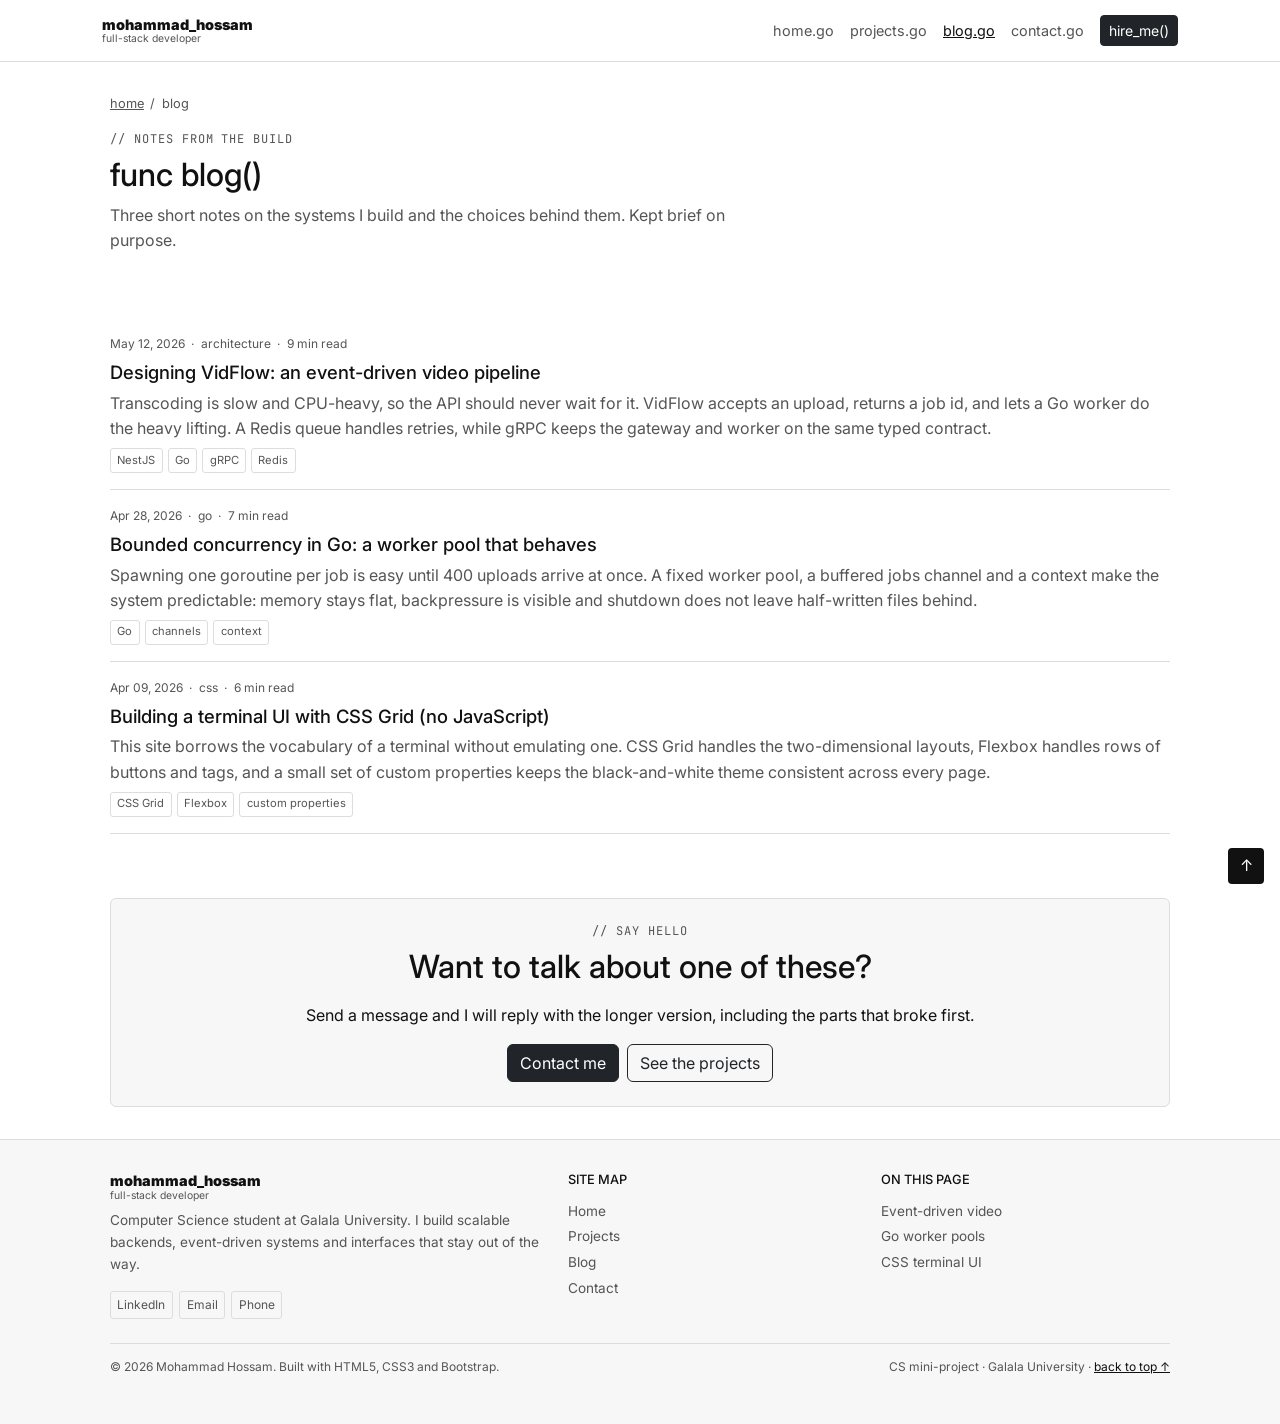
==== blog.html @ eacb059a "Initial commit: four-page portfolio website" ====
<!doctype html>
<html lang="en">
<head>
  <meta charset="utf-8">
  <meta name="viewport" content="width=device-width, initial-scale=1">
  <title>Blog — Mohammad Hossam</title>
  <meta name="description" content="Short notes on backend architecture, Go concurrency and CSS by Mohammad Hossam.">
  <meta name="author" content="Mohammad Hossam">
  <meta name="keywords" content="backend blog, microservices, Go concurrency, CSS grid">
  <meta property="og:title" content="Blog — Mohammad Hossam">
  <meta property="og:description" content="Short notes on backend architecture, Go concurrency and CSS.">
  <meta property="og:type" content="website">
  <link rel="preconnect" href="https://fonts.googleapis.com">
  <link rel="preconnect" href="https://fonts.gstatic.com" crossorigin>
  <link href="https://fonts.googleapis.com/css2?family=Inter:wght@400;500;600;700&family=JetBrains+Mono:ital,wght@0,400;0,500;0,600;0,700;1,400&display=swap" rel="stylesheet">
  <link href="https://cdn.jsdelivr.net/npm/bootstrap@5.3.3/dist/css/bootstrap.min.css" rel="stylesheet">
  <link rel="stylesheet" href="css/style.css">
</head>
<body id="top">
  <a class="skip-link" href="#main">Skip to content</a>

  <header class="site-header">
    <nav class="navbar navbar-expand-lg" aria-label="Main navigation">
      <div class="container">
        <a class="brand" href="index.html" aria-label="Mohammad Hossam — home">
          <span class="brand-text"><strong>mohammad_hossam</strong><small>full-stack developer</small></span>
        </a>
        <button class="navbar-toggler" type="button" data-bs-toggle="collapse" data-bs-target="#mainNav" aria-controls="mainNav" aria-expanded="false" aria-label="Toggle navigation">
          <span class="navbar-toggler-icon"></span>
        </button>
        <div class="collapse navbar-collapse" id="mainNav">
          <ul class="navbar-nav ms-auto align-items-lg-center">
            <li class="nav-item"><a class="nav-link" href="index.html">home.go</a></li>
            <li class="nav-item"><a class="nav-link" href="projects.html">projects.go</a></li>
            <li class="nav-item"><a class="nav-link active" aria-current="page" href="blog.html">blog.go</a></li>
            <li class="nav-item"><a class="nav-link" href="contact.html">contact.go</a></li>
            <li class="nav-item ms-lg-2"><a class="btn btn-dark btn-sm" href="contact.html">hire_me()</a></li>
          </ul>
        </div>
      </div>
    </nav>
  </header>

  <main id="main">
    <section class="page-head">
      <div class="wrap">
        <nav class="breadcrumb-nav" aria-label="Breadcrumb">
          <a href="index.html">home</a><span aria-hidden="true">/</span><span aria-current="page">blog</span>
        </nav>
        <span class="eyebrow">// notes from the build</span>
        <h1 class="page-title">func blog()</h1>
        <p class="page-sub">Three short notes on the systems I build and the choices behind them. Kept brief on purpose.</p>
      </div>
    </section>

    <section class="section section--tight" aria-label="Blog posts">
      <div class="wrap">
        <article class="blog-entry" id="post-1">
          <div class="post-meta"><span>May 12, 2026</span> &middot; <span>architecture</span> &middot; <span>9 min read</span></div>
          <h2>Designing VidFlow: an event-driven video pipeline</h2>
          <p>Transcoding is slow and CPU-heavy, so the API should never wait for it. VidFlow accepts an upload, returns a job id, and lets a Go worker do the heavy lifting. A Redis queue handles retries, while gRPC keeps the gateway and worker on the same typed contract.</p>
          <div class="tags">
            <span class="tag">NestJS</span>
            <span class="tag">Go</span>
            <span class="tag">gRPC</span>
            <span class="tag">Redis</span>
          </div>
        </article>

        <article class="blog-entry" id="post-2">
          <div class="post-meta"><span>Apr 28, 2026</span> &middot; <span>go</span> &middot; <span>7 min read</span></div>
          <h2>Bounded concurrency in Go: a worker pool that behaves</h2>
          <p>Spawning one goroutine per job is easy until 400 uploads arrive at once. A fixed worker pool, a buffered jobs channel and a context make the system predictable: memory stays flat, backpressure is visible and shutdown does not leave half-written files behind.</p>
          <div class="tags">
            <span class="tag">Go</span>
            <span class="tag">channels</span>
            <span class="tag">context</span>
          </div>
        </article>

        <article class="blog-entry" id="post-3">
          <div class="post-meta"><span>Apr 09, 2026</span> &middot; <span>css</span> &middot; <span>6 min read</span></div>
          <h2>Building a terminal UI with CSS Grid (no JavaScript)</h2>
          <p>This site borrows the vocabulary of a terminal without emulating one. CSS Grid handles the two-dimensional layouts, Flexbox handles rows of buttons and tags, and a small set of custom properties keeps the black-and-white theme consistent across every page.</p>
          <div class="tags">
            <span class="tag">CSS Grid</span>
            <span class="tag">Flexbox</span>
            <span class="tag">custom properties</span>
          </div>
        </article>
      </div>
    </section>

    <section class="section section--tight" aria-labelledby="blog-cta-title">
      <div class="wrap">
        <div class="cta">
          <span class="eyebrow d-block text-center">// say hello</span>
          <h2 id="blog-cta-title">Want to talk about one of these?</h2>
          <p>Send a message and I will reply with the longer version, including the parts that broke first.</p>
          <div class="actions justify-content-center">
            <a class="btn btn-dark" href="contact.html">Contact me</a>
            <a class="btn btn-outline-dark" href="projects.html">See the projects</a>
          </div>
        </div>
      </div>
    </section>
  </main>

  <footer class="site-footer">
    <div class="wrap">
      <div class="footer-grid">
        <div class="footer-brand">
          <a class="brand" href="index.html">
            <span class="brand-text"><strong>mohammad_hossam</strong><small>full-stack developer</small></span>
          </a>
          <p>Computer Science student at Galala University. I build scalable backends, event-driven systems and interfaces that stay out of the way.</p>
          <div class="social-row">
            <a href="https://www.linkedin.com/in/mohamed-hossam-5a3b3b277/" target="_blank" rel="noopener">LinkedIn</a>
            <a href="mailto:mohamedhossam.dev@gmail.com">Email</a>
            <a href="tel:+201100353314">Phone</a>
          </div>
        </div>
        <div>
          <h2 class="footer-title">Site map</h2>
          <ul class="footer-links">
            <li><a href="index.html">Home</a></li>
            <li><a href="projects.html">Projects</a></li>
            <li><a href="blog.html">Blog</a></li>
            <li><a href="contact.html">Contact</a></li>
          </ul>
        </div>
        <div>
          <h2 class="footer-title">On this page</h2>
          <ul class="footer-links">
            <li><a href="#post-1">Event-driven video</a></li>
            <li><a href="#post-2">Go worker pools</a></li>
            <li><a href="#post-3">CSS terminal UI</a></li>
          </ul>
        </div>
      </div>
      <div class="footer-bottom">
        <p>© 2026 Mohammad Hossam. Built with HTML5, CSS3 and Bootstrap.</p>
        <p>CS mini-project · Galala University · <a href="#top">back to top ↑</a></p>
      </div>
    </div>
  </footer>

  <a class="to-top" href="#top" aria-label="Back to top">↑</a>

  <script src="https://cdn.jsdelivr.net/npm/bootstrap@5.3.3/dist/js/bootstrap.bundle.min.js"></script>
</body>
</html>
---- css/style.css ----
:root {
  --bg: #ffffff;
  --text: #111111;
  --muted: #555555;
  --border: #dddddd;
  --surface: #f7f7f7;
  --font: "Inter", Arial, sans-serif;
  --mono: "JetBrains Mono", Consolas, monospace;
}

*,
*::before,
*::after { box-sizing: border-box; }
html { scroll-behavior: smooth; scroll-padding-top: 80px; }
body { margin: 0; background: var(--bg); color: var(--text); font: 16px/1.6 var(--font); }
h1, h2, h3 { margin: 0 0 0.5em; line-height: 1.25; }
p { margin: 0 0 1rem; }
a { color: var(--text); text-decoration: underline; }
a:hover { color: var(--muted); }
a:focus-visible, button:focus-visible { outline: 2px solid #111; outline-offset: 2px; }
code, pre { font-family: var(--mono); }

.skip-link { position: absolute; left: 1rem; top: -100px; z-index: 2000; padding: 0.5rem 0.8rem; background: #111; color: #fff; }
.skip-link:focus { top: 1rem; color: #fff; }
.wrap { width: 100%; max-width: 1100px; margin: 0 auto; padding: 0 1.25rem; }
.container { max-width: 1100px; }

.site-header { position: sticky; top: 0; z-index: 1030; background: #fff; border-bottom: 1px solid var(--border); }
.navbar { padding: 0.7rem 0; }
.brand { color: var(--text); font-weight: 700; text-decoration: none; }
.brand:hover { color: var(--text); }
.brand-text { display: flex; flex-direction: column; line-height: 1.2; }
.brand-text strong { font-size: 0.9rem; }
.brand-text small { color: var(--muted); font-size: 0.65rem; font-weight: 400; }
.navbar .nav-link { color: var(--muted); font-size: 0.9rem; }
.navbar .nav-link:hover,
.navbar .nav-link.active { color: var(--text); text-decoration: underline; }
.navbar-toggler { border: 1px solid var(--border); }
.navbar-collapse { margin-top: 0.7rem; }

.section { padding: 3rem 0; }
.section--tight { padding: 2rem 0; }
.section--soft { background: var(--surface); border-top: 1px solid var(--border); border-bottom: 1px solid var(--border); }
.section-head { display: flex; flex-wrap: wrap; align-items: center; justify-content: space-between; gap: 1rem; margin-bottom: 1.5rem; }
.section-title { margin: 0; font-size: 1.8rem; }
.section-sub { max-width: 65ch; color: var(--muted); }
.eyebrow { display: block; margin-bottom: 0.5rem; color: var(--muted); font: 0.75rem var(--mono); letter-spacing: 0.08em; text-transform: uppercase; }
.page-head { padding: 2rem 0 1rem; }
.page-title { margin-bottom: 0.5rem; font-size: 2rem; }
.page-sub { max-width: 65ch; color: var(--muted); }
.breadcrumb-nav { display: flex; flex-wrap: wrap; gap: 0.4rem; margin-bottom: 1rem; color: var(--muted); font-size: 0.8rem; }
.breadcrumb-nav a { color: var(--muted); }

.hero { padding: 3rem 0; }
.hero-title { margin: 0 0 0.8rem; font-size: clamp(2rem, 6vw, 3rem); line-height: 1.15; }
.hero-role { margin: 0 0 1rem; color: var(--muted); font-family: var(--mono); }
.hero-lead { max-width: 60ch; color: var(--muted); }
.hero-meta { display: flex; flex-wrap: wrap; gap: 1rem; color: var(--muted); font-size: 0.85rem; }
.hero-meta strong { display: block; color: var(--text); }
.actions { display: flex; flex-wrap: wrap; gap: 0.5rem; }
.lead { color: var(--muted); font-size: 1.05rem; }

.about-grid,
.contact-grid,
.footer-grid { display: grid; gap: 1.5rem; }
.about-grid { grid-template-columns: 1.5fr 1fr; }
.contact-grid { grid-template-columns: 0.85fr 1.15fr; }
.footer-grid { grid-template-columns: 1.5fr 1fr 1fr; }

.panel,
.case-study,
.form-panel,
.table-responsive { background: #fff; border: 1px solid var(--border); border-radius: 6px; }
.panel { padding: 1rem; }
.panel-kicker { display: block; margin-bottom: 0.4rem; color: var(--muted); font: 0.7rem var(--mono); text-transform: uppercase; }
.panel-title { margin-bottom: 0.5rem; font-size: 1rem; }
.spec-list { margin: 0; }
.spec { display: flex; gap: 0.5rem; padding: 0.25rem 0; border-bottom: 1px solid var(--surface); font-size: 0.85rem; }
.spec:last-child { border-bottom: 0; }
.spec dt { flex: 0 0 76px; color: var(--muted); }
.spec dd { margin: 0; }
.chip-row { display: flex; flex-wrap: wrap; gap: 0.3rem; }
.chip { padding: 0.2rem 0.5rem; border: 1px solid var(--border); border-radius: 4px; color: var(--muted); font-size: 0.75rem; text-decoration: none; }
.chip:hover,
.chip.active { border-color: #111; color: #111; }

.project-body { padding: 1rem; }
.project-name { margin: 0 0 0.2rem; font-size: 1.05rem; }
.project-name a { color: var(--text); text-decoration: none; }
.project-name a:hover { text-decoration: underline; }
.project-sub { display: block; margin-bottom: 0.5rem; color: var(--muted); font-size: 0.8rem; }
.tags { display: flex; flex-wrap: wrap; gap: 0.3rem; margin-top: auto; }
.tag { padding: 0.15rem 0.4rem; border: 1px solid var(--border); border-radius: 3px; color: var(--muted); font-size: 0.7rem; }
.arrow-link { display: inline-block; margin-top: 0.7rem; font-size: 0.85rem; font-weight: 600; }

.blog-entry { padding: 1rem 0; border-bottom: 1px solid var(--border); }
.blog-entry h2 { margin-bottom: 0.4rem; font-size: 1.15rem; }
.blog-entry p { margin-bottom: 0.4rem; color: var(--muted); }
.post-list { margin: 0; padding: 0; list-style: none; border-top: 1px solid var(--border); }
.post-list li { border-bottom: 1px solid var(--border); }
.post-list a { display: grid; grid-template-columns: 110px 1fr auto; gap: 1rem; padding: 0.8rem 0; color: var(--text); text-decoration: none; }
.post-list a:hover h3 { text-decoration: underline; }
.post-list time,
.post-list .meta { color: var(--muted); font-size: 0.8rem; }
.post-list h3 { margin: 0; font-size: 1rem; }
.post-meta { display: flex; flex-wrap: wrap; gap: 0.4rem; margin-bottom: 0.5rem; color: var(--muted); font-size: 0.75rem; }

.cta { padding: 1.5rem; border: 1px solid var(--border); border-radius: 6px; background: var(--surface); text-align: center; }
.case-study { margin-bottom: 1rem; padding: 1.5rem; }
.case-body h2 { margin-bottom: 0.2rem; font-size: 1.5rem; }
.case-body h3 { margin: 1rem 0 0.5rem; color: var(--muted); font-size: 0.8rem; text-transform: uppercase; }
.case-body p { color: var(--muted); }

.table-responsive { overflow-x: auto; }
.matrix-table { width: 100%; min-width: 720px; border-collapse: collapse; font-size: 0.85rem; }
.matrix-table th,
.matrix-table td { padding: 0.6rem; border: 1px solid var(--border); text-align: left; }
.matrix-table thead th { background: var(--surface); }
.matrix-table tbody tr:nth-child(even) { background: #fafafa; }

.contact-info { display: flex; flex-direction: column; gap: 1rem; }
.contact-list { margin: 0; padding: 0; list-style: none; }
.contact-list li { display: flex; gap: 0.5rem; padding: 0.5rem 0; border-bottom: 1px solid var(--border); }
.contact-list li:last-child { border-bottom: 0; }
.contact-list b { display: block; color: var(--muted); font-size: 0.7rem; text-transform: uppercase; }
.form-panel { padding: 1.5rem; }
fieldset { min-width: 0; margin: 0 0 1rem; padding: 1rem; border: 1px solid var(--border); border-radius: 6px; }
legend { float: none; width: auto; padding: 0 0.3rem; font-size: 0.85rem; font-weight: 700; }
.form-label { margin-bottom: 0.3rem; font-size: 0.85rem; font-weight: 600; }
.form-hint { margin-top: 0.25rem; color: var(--muted); font-size: 0.78rem; }
.form-actions { display: flex; flex-wrap: wrap; gap: 0.5rem; }

.site-footer { border-top: 1px solid var(--border); background: var(--surface); padding: 2rem 0; }
.footer-brand p { margin: 0.5rem 0 1rem; color: var(--muted); font-size: 0.85rem; }
.footer-title { margin-bottom: 0.6rem; font-size: 0.8rem; text-transform: uppercase; }
.footer-links { margin: 0; padding: 0; list-style: none; }
.footer-links a { color: var(--muted); font-size: 0.85rem; text-decoration: none; }
.footer-links a:hover { color: var(--text); }
.social-row { display: flex; flex-wrap: wrap; gap: 0.4rem; }
.social-row a { padding: 0.2rem 0.4rem; border: 1px solid var(--border); border-radius: 3px; color: var(--muted); font-size: 0.75rem; text-decoration: none; }
.footer-bottom { display: flex; flex-wrap: wrap; justify-content: space-between; gap: 0.5rem; margin-top: 1.5rem; padding-top: 0.8rem; border-top: 1px solid var(--border); color: var(--muted); font-size: 0.75rem; }
.to-top { position: fixed; right: 1rem; bottom: 1rem; z-index: 1020; display: grid; place-items: center; width: 36px; height: 36px; border-radius: 4px; background: #111; color: #fff; text-decoration: none; }

@media (min-width: 992px) { .navbar-collapse { margin-top: 0; } }
@media (max-width: 991.98px) {
  .about-grid,
  .contact-grid { grid-template-columns: 1fr; }
  .footer-grid { grid-template-columns: 1fr 1fr; }
  .footer-brand { grid-column: 1 / -1; }
}
@media (max-width: 767.98px) {
  .section { padding: 2rem 0; }
  .hero { padding: 2rem 0; }
  .post-list a { grid-template-columns: 1fr; }
  .post-list .meta { display: none; }
  .footer-grid { grid-template-columns: 1fr; }
  .footer-brand { grid-column: auto; }
}
@media (max-width: 479.98px) {
  .actions { flex-direction: column; }
  .actions .btn { width: 100%; }
  .brand-text small { display: none; }
}
@media print {
  .site-header, .to-top, .site-footer, .actions { display: none !important; }
  body { background: #fff; color: #111; }
}
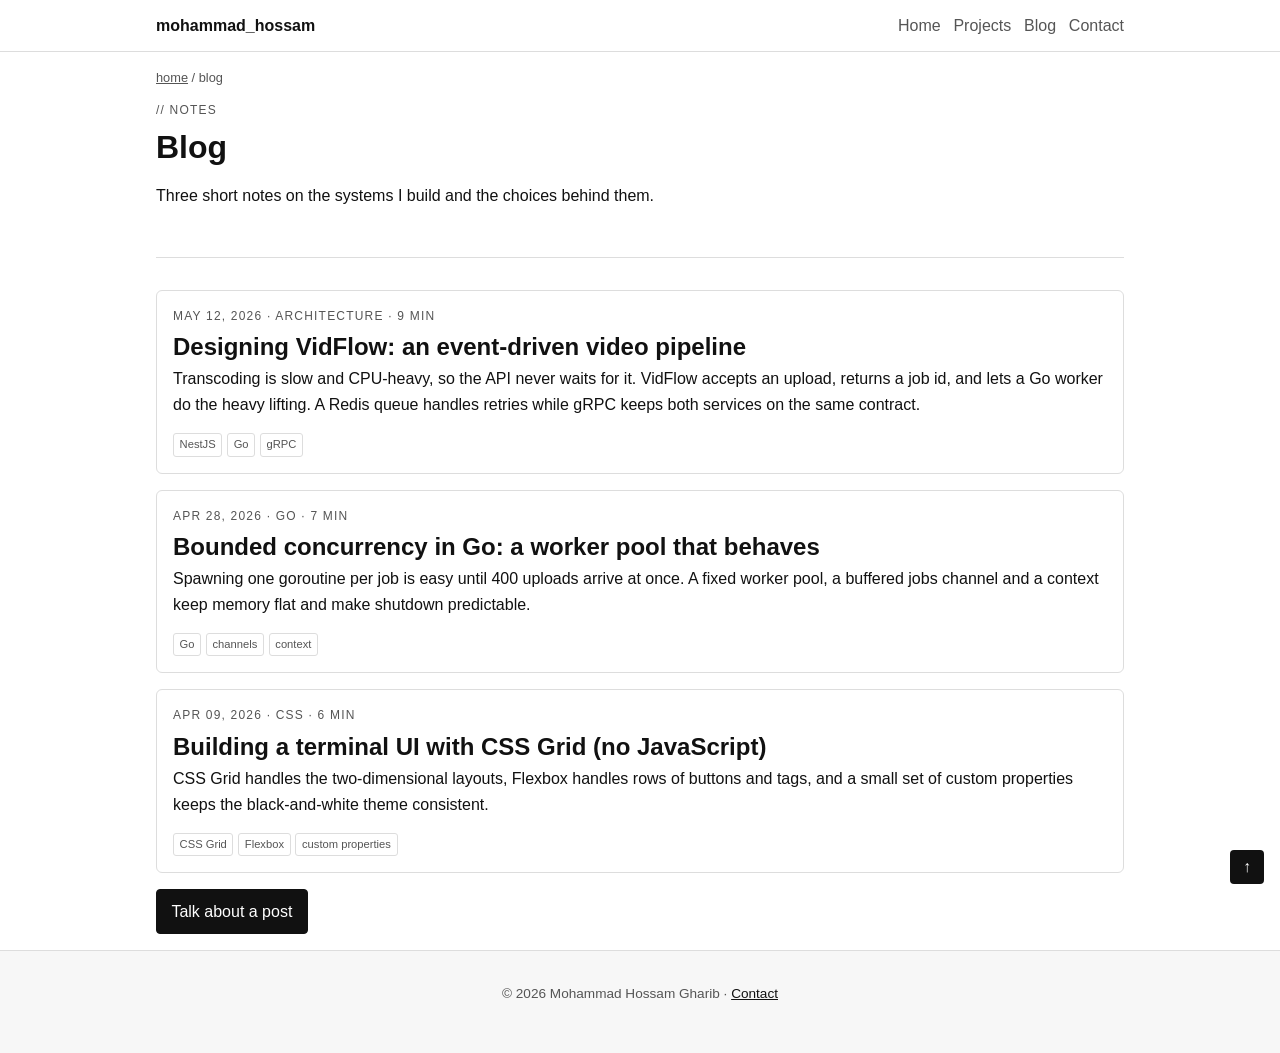
==== commit 6721b622: "Replace Bootstrap version with pure HTML/CSS site" ====
--- a/blog.html
+++ b/blog.html
@@ -1,152 +1,56 @@
 <!doctype html>
 <html lang="en">
 <head>
-  <meta charset="utf-8">
-  <meta name="viewport" content="width=device-width, initial-scale=1">
-  <title>Blog — Mohammad Hossam</title>
-  <meta name="description" content="Short notes on backend architecture, Go concurrency and CSS by Mohammad Hossam.">
-  <meta name="author" content="Mohammad Hossam">
-  <meta name="keywords" content="backend blog, microservices, Go concurrency, CSS grid">
-  <meta property="og:title" content="Blog — Mohammad Hossam">
-  <meta property="og:description" content="Short notes on backend architecture, Go concurrency and CSS.">
-  <meta property="og:type" content="website">
-  <link rel="preconnect" href="https://fonts.googleapis.com">
-  <link rel="preconnect" href="https://fonts.gstatic.com" crossorigin>
-  <link href="https://fonts.googleapis.com/css2?family=Inter:wght@400;500;600;700&family=JetBrains+Mono:ital,wght@0,400;0,500;0,600;0,700;1,400&display=swap" rel="stylesheet">
-  <link href="https://cdn.jsdelivr.net/npm/bootstrap@5.3.3/dist/css/bootstrap.min.css" rel="stylesheet">
-  <link rel="stylesheet" href="css/style.css">
+<meta charset="utf-8">
+<meta name="viewport" content="width=device-width, initial-scale=1">
+<title>Blog — Mohammad Hossam Gharib</title>
+<meta name="description" content="Short notes on backend architecture, Go concurrency and CSS.">
+<link rel="stylesheet" href="style.css">
 </head>
 <body id="top">
-  <a class="skip-link" href="#main">Skip to content</a>
+<header>
+  <div class="bar">
+    <a class="brand" href="index.html">mohammad_hossam</a>
+    <nav aria-label="Main navigation">
+      <a href="index.html">Home</a>
+      <a href="projects.html">Projects</a>
+      <a href="blog.html">Blog</a>
+      <a href="contact.html">Contact</a>
+    </nav>
+  </div>
+</header>
+<main class="wrap">
+  <div class="page-head">
+    <p class="crumb"><a href="index.html">home</a> / blog</p>
+    <p class="eyebrow">// notes</p>
+    <h1>Blog</h1>
+    <p>Three short notes on the systems I build and the choices behind them.</p>
+  </div>
 
-  <header class="site-header">
-    <nav class="navbar navbar-expand-lg" aria-label="Main navigation">
-      <div class="container">
-        <a class="brand" href="index.html" aria-label="Mohammad Hossam — home">
-          <span class="brand-text"><strong>mohammad_hossam</strong><small>full-stack developer</small></span>
-        </a>
-        <button class="navbar-toggler" type="button" data-bs-toggle="collapse" data-bs-target="#mainNav" aria-controls="mainNav" aria-expanded="false" aria-label="Toggle navigation">
-          <span class="navbar-toggler-icon"></span>
-        </button>
-        <div class="collapse navbar-collapse" id="mainNav">
-          <ul class="navbar-nav ms-auto align-items-lg-center">
-            <li class="nav-item"><a class="nav-link" href="index.html">home.go</a></li>
-            <li class="nav-item"><a class="nav-link" href="projects.html">projects.go</a></li>
-            <li class="nav-item"><a class="nav-link active" aria-current="page" href="blog.html">blog.go</a></li>
-            <li class="nav-item"><a class="nav-link" href="contact.html">contact.go</a></li>
-            <li class="nav-item ms-lg-2"><a class="btn btn-dark btn-sm" href="contact.html">hire_me()</a></li>
-          </ul>
-        </div>
-      </div>
-    </nav>
-  </header>
+  <article class="case" id="post-1">
+    <p class="eyebrow">May 12, 2026 · architecture · 9 min</p>
+    <h2>Designing VidFlow: an event-driven video pipeline</h2>
+    <p>Transcoding is slow and CPU-heavy, so the API never waits for it. VidFlow accepts an upload, returns a job id, and lets a Go worker do the heavy lifting. A Redis queue handles retries while gRPC keeps both services on the same contract.</p>
+    <div class="tags"><span class="tag">NestJS</span><span class="tag">Go</span><span class="tag">gRPC</span></div>
+  </article>
 
-  <main id="main">
-    <section class="page-head">
-      <div class="wrap">
-        <nav class="breadcrumb-nav" aria-label="Breadcrumb">
-          <a href="index.html">home</a><span aria-hidden="true">/</span><span aria-current="page">blog</span>
-        </nav>
-        <span class="eyebrow">// notes from the build</span>
-        <h1 class="page-title">func blog()</h1>
-        <p class="page-sub">Three short notes on the systems I build and the choices behind them. Kept brief on purpose.</p>
-      </div>
-    </section>
+  <article class="case" id="post-2">
+    <p class="eyebrow">Apr 28, 2026 · go · 7 min</p>
+    <h2>Bounded concurrency in Go: a worker pool that behaves</h2>
+    <p>Spawning one goroutine per job is easy until 400 uploads arrive at once. A fixed worker pool, a buffered jobs channel and a context keep memory flat and make shutdown predictable.</p>
+    <div class="tags"><span class="tag">Go</span><span class="tag">channels</span><span class="tag">context</span></div>
+  </article>
 
-    <section class="section section--tight" aria-label="Blog posts">
-      <div class="wrap">
-        <article class="blog-entry" id="post-1">
-          <div class="post-meta"><span>May 12, 2026</span> &middot; <span>architecture</span> &middot; <span>9 min read</span></div>
-          <h2>Designing VidFlow: an event-driven video pipeline</h2>
-          <p>Transcoding is slow and CPU-heavy, so the API should never wait for it. VidFlow accepts an upload, returns a job id, and lets a Go worker do the heavy lifting. A Redis queue handles retries, while gRPC keeps the gateway and worker on the same typed contract.</p>
-          <div class="tags">
-            <span class="tag">NestJS</span>
-            <span class="tag">Go</span>
-            <span class="tag">gRPC</span>
-            <span class="tag">Redis</span>
-          </div>
-        </article>
+  <article class="case" id="post-3">
+    <p class="eyebrow">Apr 09, 2026 · css · 6 min</p>
+    <h2>Building a terminal UI with CSS Grid (no JavaScript)</h2>
+    <p>CSS Grid handles the two-dimensional layouts, Flexbox handles rows of buttons and tags, and a small set of custom properties keeps the black-and-white theme consistent.</p>
+    <div class="tags"><span class="tag">CSS Grid</span><span class="tag">Flexbox</span><span class="tag">custom properties</span></div>
+  </article>
 
-        <article class="blog-entry" id="post-2">
-          <div class="post-meta"><span>Apr 28, 2026</span> &middot; <span>go</span> &middot; <span>7 min read</span></div>
-          <h2>Bounded concurrency in Go: a worker pool that behaves</h2>
-          <p>Spawning one goroutine per job is easy until 400 uploads arrive at once. A fixed worker pool, a buffered jobs channel and a context make the system predictable: memory stays flat, backpressure is visible and shutdown does not leave half-written files behind.</p>
-          <div class="tags">
-            <span class="tag">Go</span>
-            <span class="tag">channels</span>
-            <span class="tag">context</span>
-          </div>
-        </article>
-
-        <article class="blog-entry" id="post-3">
-          <div class="post-meta"><span>Apr 09, 2026</span> &middot; <span>css</span> &middot; <span>6 min read</span></div>
-          <h2>Building a terminal UI with CSS Grid (no JavaScript)</h2>
-          <p>This site borrows the vocabulary of a terminal without emulating one. CSS Grid handles the two-dimensional layouts, Flexbox handles rows of buttons and tags, and a small set of custom properties keeps the black-and-white theme consistent across every page.</p>
-          <div class="tags">
-            <span class="tag">CSS Grid</span>
-            <span class="tag">Flexbox</span>
-            <span class="tag">custom properties</span>
-          </div>
-        </article>
-      </div>
-    </section>
-
-    <section class="section section--tight" aria-labelledby="blog-cta-title">
-      <div class="wrap">
-        <div class="cta">
-          <span class="eyebrow d-block text-center">// say hello</span>
-          <h2 id="blog-cta-title">Want to talk about one of these?</h2>
-          <p>Send a message and I will reply with the longer version, including the parts that broke first.</p>
-          <div class="actions justify-content-center">
-            <a class="btn btn-dark" href="contact.html">Contact me</a>
-            <a class="btn btn-outline-dark" href="projects.html">See the projects</a>
-          </div>
-        </div>
-      </div>
-    </section>
-  </main>
-
-  <footer class="site-footer">
-    <div class="wrap">
-      <div class="footer-grid">
-        <div class="footer-brand">
-          <a class="brand" href="index.html">
-            <span class="brand-text"><strong>mohammad_hossam</strong><small>full-stack developer</small></span>
-          </a>
-          <p>Computer Science student at Galala University. I build scalable backends, event-driven systems and interfaces that stay out of the way.</p>
-          <div class="social-row">
-            <a href="https://www.linkedin.com/in/mohamed-hossam-5a3b3b277/" target="_blank" rel="noopener">LinkedIn</a>
-            <a href="mailto:mohamedhossam.dev@gmail.com">Email</a>
-            <a href="tel:+201100353314">Phone</a>
-          </div>
-        </div>
-        <div>
-          <h2 class="footer-title">Site map</h2>
-          <ul class="footer-links">
-            <li><a href="index.html">Home</a></li>
-            <li><a href="projects.html">Projects</a></li>
-            <li><a href="blog.html">Blog</a></li>
-            <li><a href="contact.html">Contact</a></li>
-          </ul>
-        </div>
-        <div>
-          <h2 class="footer-title">On this page</h2>
-          <ul class="footer-links">
-            <li><a href="#post-1">Event-driven video</a></li>
-            <li><a href="#post-2">Go worker pools</a></li>
-            <li><a href="#post-3">CSS terminal UI</a></li>
-          </ul>
-        </div>
-      </div>
-      <div class="footer-bottom">
-        <p>© 2026 Mohammad Hossam. Built with HTML5, CSS3 and Bootstrap.</p>
-        <p>CS mini-project · Galala University · <a href="#top">back to top ↑</a></p>
-      </div>
-    </div>
-  </footer>
-
-  <a class="to-top" href="#top" aria-label="Back to top">↑</a>
-
-  <script src="https://cdn.jsdelivr.net/npm/bootstrap@5.3.3/dist/js/bootstrap.bundle.min.js"></script>
+  <p><a class="button" href="contact.html">Talk about a post</a></p>
+</main>
+<footer><div class="bar"><p>© 2026 Mohammad Hossam Gharib · <a href="contact.html">Contact</a></p></div></footer>
+<a class="top" href="#top" aria-label="Back to top">↑</a>
 </body>
 </html>
--- a/style.css
+++ b/style.css
@@ -0,0 +1,78 @@
+:root{--text:#111;--muted:#555;--line:#ddd;--soft:#f7f7f7}
+*{box-sizing:border-box}
+html{scroll-behavior:smooth;scroll-padding-top:70px}
+body{margin:0;background:#fff;color:var(--text);font:16px/1.6 Arial,Helvetica,sans-serif}
+h1,h2,h3{margin:0 0 .5em;line-height:1.25}
+p{margin:0 0 1rem}
+a{color:var(--text)}
+a:hover{color:var(--muted)}
+a:focus-visible,button:focus-visible{outline:2px solid #111;outline-offset:2px}
+ul{padding-left:1.2rem}
+li{margin-bottom:.3rem}
+.wrap{max-width:1000px;margin:0 auto;padding:0 1rem}
+header{position:sticky;top:0;z-index:10;background:#fff;border-bottom:1px solid var(--line)}
+.bar{display:flex;flex-wrap:wrap;align-items:center;justify-content:space-between;gap:.5rem;max-width:1000px;margin:0 auto;padding:.8rem 1rem}
+.brand{font-weight:700;text-decoration:none}
+nav{display:flex;flex-wrap:wrap;gap:.8rem}
+nav a{color:var(--muted);text-decoration:none}
+nav a:hover{color:var(--text);text-decoration:underline}
+main{padding:2rem 0 3rem}
+section{margin-bottom:3rem}
+.eyebrow{margin:0 0 .4rem;color:var(--muted);font-size:.75rem;letter-spacing:.1em;text-transform:uppercase}
+.hero h1{font-size:clamp(2rem,6vw,3rem)}
+.hero p{max-width:60ch;color:var(--muted)}
+.actions{display:flex;flex-wrap:wrap;gap:.5rem;margin:1rem 0}
+.button{display:inline-block;padding:.55rem .9rem;border:1px solid #111;border-radius:4px;background:#111;color:#fff;text-decoration:none;font:inherit;cursor:pointer}
+.button:hover{background:#333;color:#fff}
+.button.alt{background:#fff;color:#111}
+.button.alt:hover{background:#f2f2f2;color:#111}
+.photo{margin:0 0 2rem}
+.photo img{display:block;width:100%;height:auto;border-radius:6px}
+.photo figcaption{margin-top:.4rem;color:var(--muted);font-size:.8rem}
+.meta{display:flex;flex-wrap:wrap;gap:1rem;color:var(--muted);font-size:.85rem}
+.meta strong{display:block;color:var(--text)}
+.grid{display:grid;grid-template-columns:1.4fr 1fr;gap:1.5rem}
+.cards{display:grid;grid-template-columns:1fr 1fr;gap:1rem}
+.card,.case,.panel{border:1px solid var(--line);border-radius:6px;padding:1rem;background:#fff}
+.card h3,.case h2{margin-bottom:.25rem}
+.sub{display:block;margin-bottom:.5rem;color:var(--muted);font-size:.8rem}
+.tags{display:flex;flex-wrap:wrap;gap:.3rem;margin-top:.8rem}
+.tag{padding:.1rem .35rem;border:1px solid var(--line);border-radius:3px;color:var(--muted);font-size:.7rem}
+dl{margin:0}
+dl div{display:flex;gap:.5rem;padding:.2rem 0;border-bottom:1px solid #eee;font-size:.85rem}
+dt{width:75px;color:var(--muted)}
+dd{margin:0}
+.posts{list-style:none;padding:0;margin:0;border-top:1px solid var(--line)}
+.posts li{border-bottom:1px solid var(--line);padding:.7rem 0}
+.posts a{display:block;text-decoration:none}
+.posts time{display:block;color:var(--muted);font-size:.75rem}
+.page-head{padding:1rem 0 2rem;border-bottom:1px solid var(--line);margin-bottom:2rem}
+.crumb{margin-bottom:.8rem;color:var(--muted);font-size:.8rem}
+.crumb a{color:var(--muted)}
+.case{margin-bottom:1rem}
+.case ul{margin:.5rem 0}
+.table-wrap{overflow-x:auto;border:1px solid var(--line);border-radius:6px}
+table{width:100%;min-width:700px;border-collapse:collapse;font-size:.85rem}
+th,td{padding:.5rem;border:1px solid var(--line);text-align:left}
+thead th{background:var(--soft)}
+tbody tr:nth-child(even){background:#fafafa}
+.contact{display:grid;grid-template-columns:.8fr 1.2fr;gap:1.5rem}
+.contact ul{list-style:none;padding:0}
+.contact li{padding:.5rem 0;border-bottom:1px solid var(--line)}
+.contact b{display:block;color:var(--muted);font-size:.7rem;text-transform:uppercase}
+form{padding:1rem;border:1px solid var(--line);border-radius:6px}
+fieldset{margin:0 0 1rem;padding:.8rem;border:1px solid var(--line);border-radius:6px}
+legend{padding:0 .3rem;font-weight:700}
+label{display:block;margin:.4rem 0 .2rem;font-size:.85rem;font-weight:600}
+input,select,textarea{width:100%;padding:.5rem;border:1px solid #bbb;border-radius:4px;font:inherit}
+input[type=radio],input[type=checkbox]{width:auto}
+.row{display:grid;grid-template-columns:1fr 1fr;gap:.8rem}
+.check{display:flex;gap:.4rem;align-items:center;font-weight:400}
+.actions-form{display:flex;gap:.5rem;margin-top:.5rem}
+details{margin-bottom:.5rem;padding:.6rem .8rem;border:1px solid var(--line);border-radius:6px}
+summary{cursor:pointer;font-weight:600}
+footer{padding:1.2rem 0;border-top:1px solid var(--line);background:var(--soft);color:var(--muted);font-size:.85rem}
+footer .bar{display:block;text-align:center}
+.top{position:fixed;right:1rem;bottom:1rem;display:grid;place-items:center;width:34px;height:34px;border-radius:4px;background:#111;color:#fff;text-decoration:none}
+@media(max-width:760px){.grid,.cards,.contact,.row{grid-template-columns:1fr}}
+@media(max-width:480px){.actions .button{width:100%;text-align:center}}
